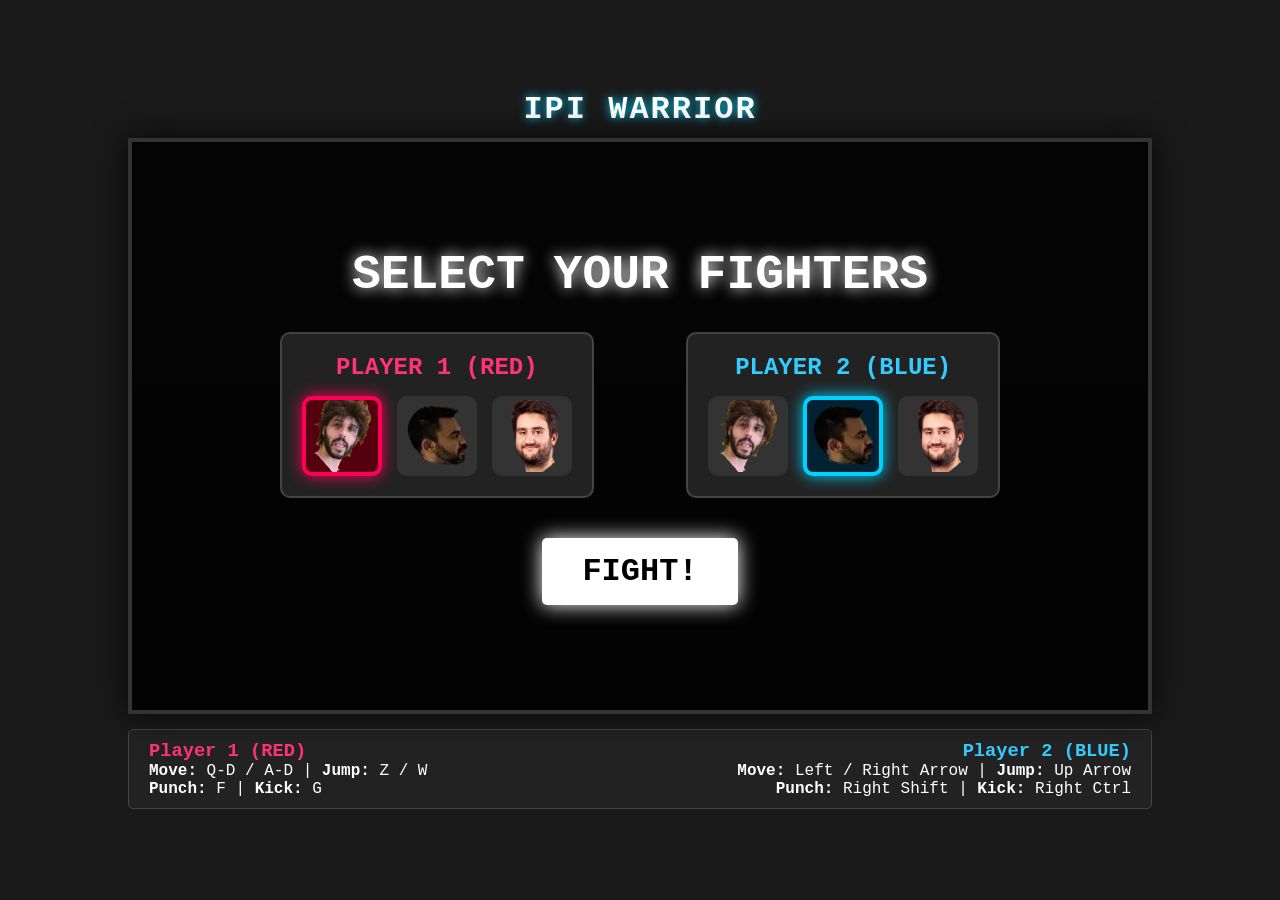
==== src/index.html @ 523195dc "refonte" ====
<!DOCTYPE html>
<html lang="en">

<head>
    <meta charset="UTF-8">
    <meta name="viewport" content="width=device-width, initial-scale=1.0">
    <title>IPI Warrior</title>
    <link rel="stylesheet" href="style.css">
</head>

<body>

    <h1>IPI Warrior</h1>

    <div id="game-container">

        <div id="character-select">
            <h2>SELECT YOUR FIGHTERS</h2>
            <div class="selection-area">
                <div class="player-select">
                    <h3 class="p1-color">PLAYER 1 (RED)</h3>
                    <div class="portrait-container">
                        <img src="../asset/character/fx.png" alt="FX" class="portrait selected-p1" id="p1-fx"
                            onclick="selectChar(1, 'fx.png', 'p1-fx')">
                        <img src="../asset/character/kotlineur.png" alt="Kotlineur" class="portrait" id="p1-kotlineur"
                            onclick="selectChar(1, 'kotlineur.png', 'p1-kotlineur')">
                        <img src="../asset/character/etienne.png" alt="Etienne" class="portrait" id="p1-etienne"
                            onclick="selectChar(1, 'etienne.png', 'p1-etienne')">
                    </div>
                </div>

                <div class="player-select">
                    <h3 class="p2-color">PLAYER 2 (BLUE)</h3>
                    <div class="portrait-container">
                        <img src="../asset/character/fx.png" alt="FX" class="portrait" id="p2-fx"
                            onclick="selectChar(2, 'fx.png', 'p2-fx')">
                        <img src="../asset/character/kotlineur.png" alt="Kotlineur" class="portrait selected-p2"
                            id="p2-kotlineur" onclick="selectChar(2, 'kotlineur.png', 'p2-kotlineur')">
                        <img src="../asset/character/etienne.png" alt="Etienne" class="portrait" id="p2-etienne"
                            onclick="selectChar(2, 'etienne.png', 'p2-etienne')">
                    </div>
                </div>
            </div>
            <button id="start-fight-btn" onclick="startGame()">FIGHT!</button>
        </div>

        <canvas id="gameCanvas"></canvas>

        <div id="ui">
            <div class="health-bar-container" id="p1-health-container">
                <div class="health-bar" id="p1-health"></div>
            </div>
            <div id="timer">99</div>
            <div class="health-bar-container" id="p2-health-container">
                <div class="health-bar" id="p2-health"></div>
            </div>
        </div>

        <div id="display-text">
            <span id="win-message">PLAYER 1 WINS!</span>
            <button id="restart-btn" onclick="returnToMenu()">CHARACTER SELECT</button>
        </div>
    </div>

    <div id="controls-guide">
        <div class="control-column">
            <h3 class="p1-color">Player 1 (RED)</h3>
            <p><strong>Move:</strong> Q-D / A-D | <strong>Jump:</strong> Z / W</p>
            <p><strong>Punch:</strong> F | <strong>Kick:</strong> G</p>
        </div>
        <div class="control-column" style="text-align: right;">
            <h3 class="p2-color">Player 2 (BLUE)</h3>
            <p><strong>Move:</strong> Left / Right Arrow | <strong>Jump:</strong> Up Arrow</p>
            <p><strong>Punch:</strong> Right Shift | <strong>Kick:</strong> Right Ctrl</p>
        </div>
    </div>

    <script src="war.js"></script>
</body>

</html>
---- src/style.css ----
* {
    box-sizing: border-box;
    margin: 0;
    padding: 0;
}

body {
    background-color: #1a1a1a;
    font-family: 'Courier New', Courier, monospace;
    display: flex;
    flex-direction: column;
    align-items: center;
    justify-content: center;
    min-height: 100vh;
    color: #fff;
    overflow: hidden;
}

h1 {
    margin-bottom: 10px;
    text-shadow: 0 0 10px #00d2ff;
    text-transform: uppercase;
    letter-spacing: 2px;
}

#game-container {
    position: relative;
    width: 1024px;
    height: 576px;
    box-shadow: 0 0 30px rgba(0, 0, 0, 0.8);
    border: 4px solid #333;
    background: linear-gradient(to bottom, #2a2a35 0%, #1a1a24 100%);
}

/* Character Select Menu Overlay */
#character-select {
    position: absolute;
    top: 0;
    left: 0;
    width: 100%;
    height: 100%;
    background-color: rgba(0, 0, 0, 0.9);
    display: flex;
    flex-direction: column;
    align-items: center;
    justify-content: center;
    z-index: 10;
}

#character-select h2 {
    font-size: 48px;
    margin-bottom: 30px;
    text-shadow: 0 0 15px #fff;
}

.selection-area {
    display: flex;
    width: 80%;
    justify-content: space-around;
    margin-bottom: 40px;
}

.player-select {
    text-align: center;
    background: #222;
    padding: 20px;
    border-radius: 10px;
    border: 2px solid #444;
}

.player-select h3 {
    margin-bottom: 15px;
    font-size: 24px;
}

.portrait-container {
    display: flex;
    gap: 15px;
}

.portrait {
    width: 80px;
    height: 80px;
    cursor: pointer;
    border: 4px solid transparent;
    border-radius: 10px;
    background: #333;
    object-fit: cover;
    transition: transform 0.1s;
    color: #fff;
    display: flex;
    align-items: center;
    justify-content: center;
    font-size: 12px;
    text-align: center;
}

.portrait:hover {
    transform: scale(1.1);
}

.selected-p1 {
    border-color: #ff0055;
    box-shadow: 0 0 15px #ff0055;
    background-color: #550011;
}

.selected-p2 {
    border-color: #00d2ff;
    box-shadow: 0 0 15px #00d2ff;
    background-color: #002233;
}

#start-fight-btn {
    padding: 15px 40px;
    font-family: inherit;
    font-size: 32px;
    font-weight: bold;
    background-color: #fff;
    color: #000;
    border: none;
    cursor: pointer;
    border-radius: 5px;
    box-shadow: 0 0 20px #fff;
    transition: all 0.2s;
}

#start-fight-btn:hover {
    transform: scale(1.05);
    background-color: #eee;
}

/* UI Overlay */
#ui {
    position: absolute;
    top: 0;
    left: 0;
    width: 100%;
    display: none;
    /* Hidden until game starts */
    align-items: center;
    padding: 20px;
    justify-content: space-between;
    pointer-events: none;
    z-index: 5;
}

.health-bar-container {
    position: relative;
    width: 40%;
    height: 30px;
    background-color: #444;
    border: 2px solid #fff;
}

#p1-health-container {
    transform: skewX(-10deg);
}

#p2-health-container {
    transform: skewX(10deg);
}

.health-bar {
    position: absolute;
    top: 0;
    bottom: 0;
    width: 100%;
    transition: width 0.1s ease-out;
}

#p1-health {
    right: 0;
    background: linear-gradient(90deg, #ff0055, #ff5500);
}

#p2-health {
    left: 0;
    background: linear-gradient(90deg, #00d2ff, #0066ff);
}

#timer {
    background-color: #000;
    border: 2px solid #fff;
    font-size: 32px;
    font-weight: bold;
    padding: 5px 15px;
    width: 70px;
    text-align: center;
    transform: skewX(-5deg);
}

#display-text {
    position: absolute;
    top: 0;
    left: 0;
    right: 0;
    bottom: 0;
    display: none;
    align-items: center;
    justify-content: center;
    font-size: 64px;
    font-weight: bold;
    color: #fff;
    background-color: rgba(0, 0, 0, 0.7);
    text-shadow: 0 0 20px #000;
    flex-direction: column;
    z-index: 8;
}

#restart-btn {
    margin-top: 20px;
    padding: 10px 20px;
    font-family: inherit;
    font-size: 20px;
    background-color: #00d2ff;
    color: #000;
    font-weight: bold;
    border: none;
    cursor: pointer;
    border-radius: 5px;
}

#restart-btn:hover {
    background-color: #00aacc;
}

#controls-guide {
    margin-top: 15px;
    display: flex;
    justify-content: space-between;
    width: 1024px;
    background: #222;
    padding: 10px 20px;
    border-radius: 5px;
    border: 1px solid #444;
}

.control-column {
    width: 48%;
}

.p1-color {
    color: #ff3377;
}

.p2-color {
    color: #33ccff;
}
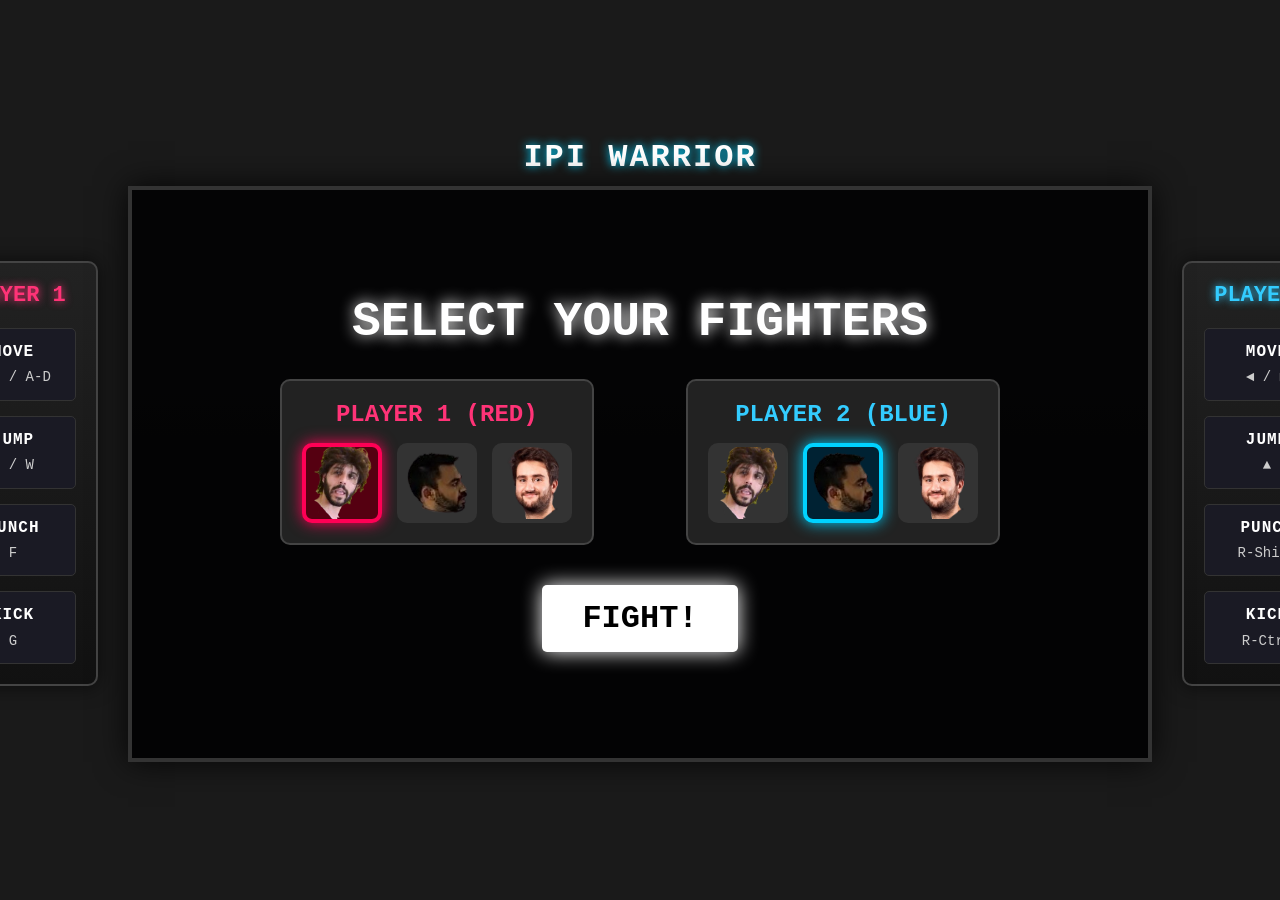
==== commit 0a8c65b4: "affichage des controles" ====
--- a/src/index.html
+++ b/src/index.html
@@ -12,67 +12,77 @@
 
     <h1>IPI Warrior</h1>
 
-    <div id="game-container">
+    <div class="game-wrapper">
 
-        <div id="character-select">
-            <h2>SELECT YOUR FIGHTERS</h2>
-            <div class="selection-area">
-                <div class="player-select">
-                    <h3 class="p1-color">PLAYER 1 (RED)</h3>
-                    <div class="portrait-container">
-                        <img src="../asset/character/fx.png" alt="FX" class="portrait selected-p1" id="p1-fx"
-                            onclick="selectChar(1, 'fx.png', 'p1-fx')">
-                        <img src="../asset/character/kotlineur.png" alt="Kotlineur" class="portrait" id="p1-kotlineur"
-                            onclick="selectChar(1, 'kotlineur.png', 'p1-kotlineur')">
-                        <img src="../asset/character/etienne.png" alt="Etienne" class="portrait" id="p1-etienne"
-                            onclick="selectChar(1, 'etienne.png', 'p1-etienne')">
-                    </div>
-                </div>
-
-                <div class="player-select">
-                    <h3 class="p2-color">PLAYER 2 (BLUE)</h3>
-                    <div class="portrait-container">
-                        <img src="../asset/character/fx.png" alt="FX" class="portrait" id="p2-fx"
-                            onclick="selectChar(2, 'fx.png', 'p2-fx')">
-                        <img src="../asset/character/kotlineur.png" alt="Kotlineur" class="portrait selected-p2"
-                            id="p2-kotlineur" onclick="selectChar(2, 'kotlineur.png', 'p2-kotlineur')">
-                        <img src="../asset/character/etienne.png" alt="Etienne" class="portrait" id="p2-etienne"
-                            onclick="selectChar(2, 'etienne.png', 'p2-etienne')">
-                    </div>
-                </div>
-            </div>
-            <button id="start-fight-btn" onclick="startGame()">FIGHT!</button>
-        </div>
-
-        <canvas id="gameCanvas"></canvas>
-
-        <div id="ui">
-            <div class="health-bar-container" id="p1-health-container">
-                <div class="health-bar" id="p1-health"></div>
-            </div>
-            <div id="timer">99</div>
-            <div class="health-bar-container" id="p2-health-container">
-                <div class="health-bar" id="p2-health"></div>
+        <div class="side-controls">
+            <h3 class="p1-color">PLAYER 1</h3>
+            <div class="control-box">
+                <p><strong>Move</strong><br>Q-D / A-D</p>
+                <p><strong>Jump</strong><br>Z / W</p>
+                <p><strong>Punch</strong><br>F</p>
+                <p><strong>Kick</strong><br>G</p>
             </div>
         </div>
 
-        <div id="display-text">
-            <span id="win-message">PLAYER 1 WINS!</span>
-            <button id="restart-btn" onclick="returnToMenu()">CHARACTER SELECT</button>
+        <div id="game-container">
+            <div id="character-select">
+                <h2>SELECT YOUR FIGHTERS</h2>
+                <div class="selection-area">
+                    <div class="player-select">
+                        <h3 class="p1-color">PLAYER 1 (RED)</h3>
+                        <div class="portrait-container">
+                            <img src="../asset/character/fx.png" alt="FX" class="portrait selected-p1" id="p1-fx"
+                                onclick="selectChar(1, 'fx.png', 'p1-fx')">
+                            <img src="../asset/character/kotlineur.png" alt="Kotlineur" class="portrait"
+                                id="p1-kotlineur" onclick="selectChar(1, 'kotlineur.png', 'p1-kotlineur')">
+                            <img src="../asset/character/etienne.png" alt="Etienne" class="portrait" id="p1-etienne"
+                                onclick="selectChar(1, 'etienne.png', 'p1-etienne')">
+                        </div>
+                    </div>
+
+                    <div class="player-select">
+                        <h3 class="p2-color">PLAYER 2 (BLUE)</h3>
+                        <div class="portrait-container">
+                            <img src="../asset/character/fx.png" alt="FX" class="portrait" id="p2-fx"
+                                onclick="selectChar(2, 'fx.png', 'p2-fx')">
+                            <img src="../asset/character/kotlineur.png" alt="Kotlineur" class="portrait selected-p2"
+                                id="p2-kotlineur" onclick="selectChar(2, 'kotlineur.png', 'p2-kotlineur')">
+                            <img src="../asset/character/etienne.png" alt="Etienne" class="portrait" id="p2-etienne"
+                                onclick="selectChar(2, 'etienne.png', 'p2-etienne')">
+                        </div>
+                    </div>
+                </div>
+                <button id="start-fight-btn" onclick="startGame()">FIGHT!</button>
+            </div>
+
+            <canvas id="gameCanvas"></canvas>
+
+            <div id="ui">
+                <div class="health-bar-container" id="p1-health-container">
+                    <div class="health-bar" id="p1-health"></div>
+                </div>
+                <div id="timer">99</div>
+                <div class="health-bar-container" id="p2-health-container">
+                    <div class="health-bar" id="p2-health"></div>
+                </div>
+            </div>
+
+            <div id="display-text">
+                <span id="win-message">PLAYER 1 WINS!</span>
+                <button id="restart-btn" onclick="returnToMenu()">CHARACTER SELECT</button>
+            </div>
         </div>
-    </div>
 
-    <div id="controls-guide">
-        <div class="control-column">
-            <h3 class="p1-color">Player 1 (RED)</h3>
-            <p><strong>Move:</strong> Q-D / A-D | <strong>Jump:</strong> Z / W</p>
-            <p><strong>Punch:</strong> F | <strong>Kick:</strong> G</p>
+        <div class="side-controls">
+            <h3 class="p2-color">PLAYER 2</h3>
+            <div class="control-box">
+                <p><strong>Move</strong><br>◄ / ►</p>
+                <p><strong>Jump</strong><br>▲</p>
+                <p><strong>Punch</strong><br>R-Shift</p>
+                <p><strong>Kick</strong><br>R-Ctrl</p>
+            </div>
         </div>
-        <div class="control-column" style="text-align: right;">
-            <h3 class="p2-color">Player 2 (BLUE)</h3>
-            <p><strong>Move:</strong> Left / Right Arrow | <strong>Jump:</strong> Up Arrow</p>
-            <p><strong>Punch:</strong> Right Shift | <strong>Kick:</strong> Right Ctrl</p>
-        </div>
+
     </div>
 
     <script src="war.js"></script>
--- a/src/style.css
+++ b/src/style.css
@@ -23,6 +23,66 @@
     letter-spacing: 2px;
 }
 
+/* --- Nouvelle disposition Arcade (Panneaux latéraux) --- */
+.game-wrapper {
+    display: flex;
+    flex-direction: row;
+    align-items: center;
+    justify-content: center;
+    gap: 30px;
+    width: 100%;
+    max-width: 1500px;
+}
+
+.side-controls {
+    background: linear-gradient(to bottom, #222, #111);
+    padding: 20px;
+    border-radius: 10px;
+    border: 2px solid #444;
+    box-shadow: 0 0 20px rgba(0, 0, 0, 0.6);
+    min-width: 170px;
+    text-align: center;
+}
+
+.side-controls h3 {
+    font-size: 22px;
+    margin-bottom: 20px;
+    text-shadow: 0 0 8px currentColor;
+}
+
+.control-box p {
+    background: #1a1a24;
+    padding: 12px 10px;
+    margin-bottom: 15px;
+    border-radius: 5px;
+    border: 1px solid #333;
+    font-size: 14px;
+    color: #ccc;
+    line-height: 1.4;
+}
+
+.control-box p:last-child {
+    margin-bottom: 0;
+}
+
+.control-box p strong {
+    color: #fff;
+    font-size: 16px;
+    display: inline-block;
+    margin-bottom: 5px;
+    text-transform: uppercase;
+    letter-spacing: 1px;
+}
+
+.p1-color {
+    color: #ff3377;
+}
+
+.p2-color {
+    color: #33ccff;
+}
+
+/* --- Écran de jeu principal --- */
 #game-container {
     position: relative;
     width: 1024px;
@@ -130,7 +190,7 @@
     background-color: #eee;
 }
 
-/* UI Overlay */
+/* UI Overlay (Health Bars & Timer) */
 #ui {
     position: absolute;
     top: 0;
@@ -190,6 +250,7 @@
     transform: skewX(-5deg);
 }
 
+/* Game Over / Restart Screen */
 #display-text {
     position: absolute;
     top: 0;
@@ -219,31 +280,10 @@
     border: none;
     cursor: pointer;
     border-radius: 5px;
+    pointer-events: auto;
+    /* Ensure button is clickable */
 }
 
 #restart-btn:hover {
     background-color: #00aacc;
-}
-
-#controls-guide {
-    margin-top: 15px;
-    display: flex;
-    justify-content: space-between;
-    width: 1024px;
-    background: #222;
-    padding: 10px 20px;
-    border-radius: 5px;
-    border: 1px solid #444;
-}
-
-.control-column {
-    width: 48%;
-}
-
-.p1-color {
-    color: #ff3377;
-}
-
-.p2-color {
-    color: #33ccff;
 }
